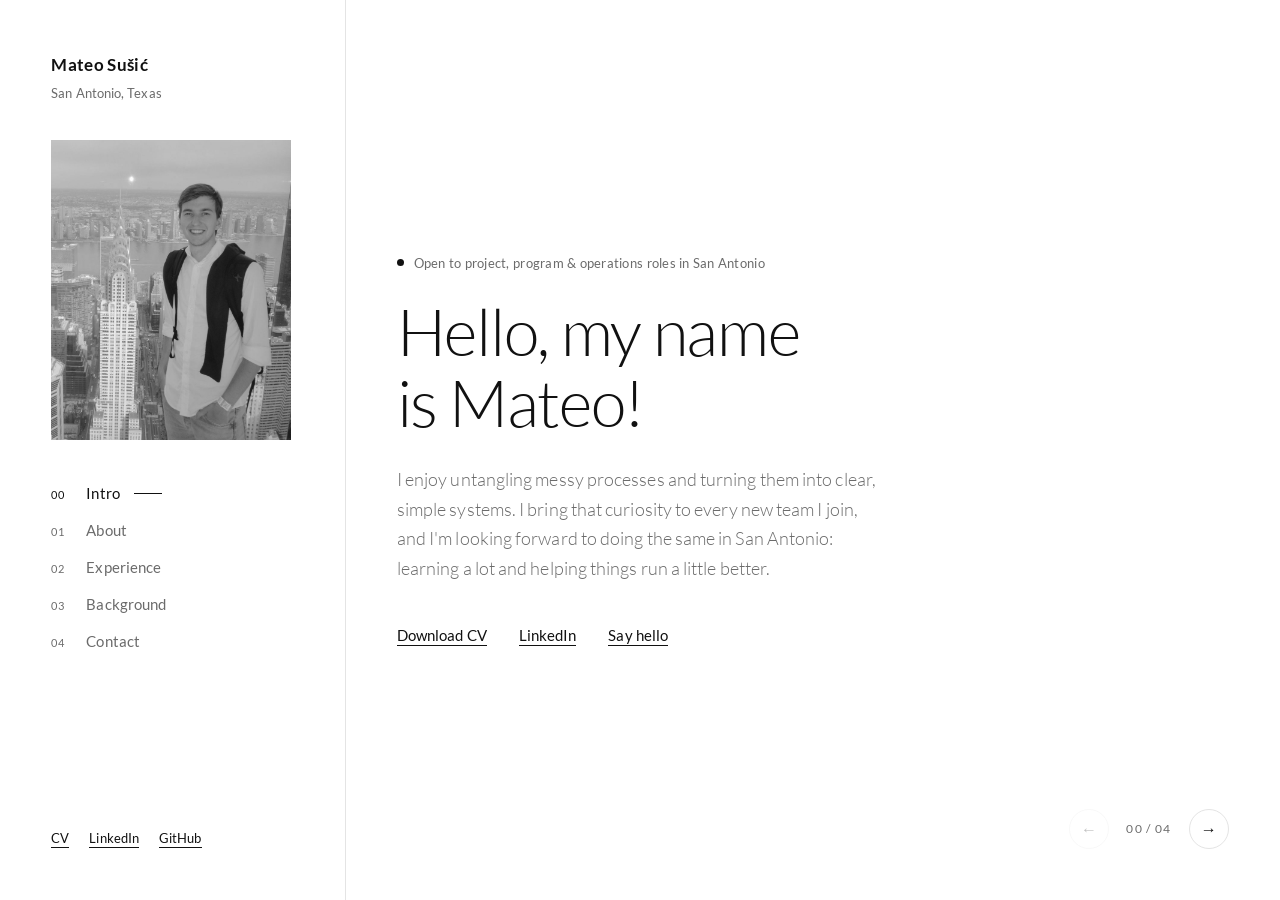
==== index.html @ 992c2adb "Add files via upload" ====
<!doctype html>
<html lang="en">
<head>
  <meta charset="utf-8">
  <meta name="viewport" content="width=device-width, initial-scale=1">
  <title>Mateo Sušić — Program, Project &amp; Operations | San Antonio, TX</title>
  <meta name="description" content="Mateo Sušić is a project and operations professional in San Antonio, Texas, who loves untangling complex problems. Open to program, project and operations roles.">
  <meta name="author" content="Mateo Sušić">
  <meta name="theme-color" content="#ffffff">
  <link rel="canonical" href="https://mateosusic.github.io/">
  <meta property="og:type" content="website">
  <meta property="og:title" content="Hello, my name is Mateo!">
  <meta property="og:description" content="Program, project and operations professional in San Antonio, Texas.">
  <meta property="og:url" content="https://mateosusic.github.io/">
  <meta property="og:image" content="https://mateosusic.github.io/assets/portrait.jpg">
  <link rel="icon" href="favicon.svg" type="image/svg+xml">
  <link rel="preload" href="assets/fonts/lato-latin-300-normal.woff2" as="font" type="font/woff2" crossorigin>
  <link rel="preload" href="assets/fonts/lato-latin-400-normal.woff2" as="font" type="font/woff2" crossorigin>
  <link rel="stylesheet" href="style.css">
</head>
<body>
  <a class="skip-link" href="#panels">Skip to content</a>

  <div class="frame">

    <!-- ===== Left column: identity + navigation ===== -->
    <aside class="side">
      <div class="id">
        <a class="wordmark" href="#intro" data-tab="intro">Mateo Sušić</a>
        <p class="dim small">San Antonio, Texas</p>
      </div>

      <figure class="portrait">
        <img src="assets/portrait.jpg" width="800" height="1000" alt="Mateo Sušić smiling at an observation deck in New York City, with the Chrysler Building behind him.">
      </figure>

      <nav aria-label="Sections">
        <ul class="tabs" role="tablist" aria-orientation="vertical">
          <li role="presentation"><a role="tab" id="tab-intro" href="#intro" aria-controls="intro" data-tab="intro"><span class="n" aria-hidden="true">00</span>Intro</a></li>
          <li role="presentation"><a role="tab" id="tab-about" href="#about" aria-controls="about" data-tab="about"><span class="n" aria-hidden="true">01</span>About</a></li>
          <li role="presentation"><a role="tab" id="tab-experience" href="#experience" aria-controls="experience" data-tab="experience"><span class="n" aria-hidden="true">02</span>Experience</a></li>
          <li role="presentation"><a role="tab" id="tab-background" href="#background" aria-controls="background" data-tab="background"><span class="n" aria-hidden="true">03</span>Background</a></li>
          <li role="presentation"><a role="tab" id="tab-contact" href="#contact" aria-controls="contact" data-tab="contact"><span class="n" aria-hidden="true">04</span>Contact</a></li>
        </ul>
      </nav>

      <ul class="side-links small">
        <li><a href="cv.html">CV</a></li>
        <li><a href="https://www.linkedin.com/in/mateo-susic-1346451a8" rel="me noopener" target="_blank">LinkedIn<span class="sr-only"> (opens in a new tab)</span></a></li>
        <li><a href="https://github.com/mateosusic" rel="me noopener" target="_blank">GitHub<span class="sr-only"> (opens in a new tab)</span></a></li>
      </ul>
    </aside>

    <!-- ===== Right column: one section at a time ===== -->
    <main id="panels" class="panels">

      <!-- 00 Intro -->
      <section class="panel panel-intro" id="intro" role="tabpanel" aria-labelledby="tab-intro" tabindex="-1">
        <p class="dim small status">Open to project, program &amp; operations roles in San Antonio</p>
        <h1 class="display">Hello, my name is Mateo!</h1>
        <p class="lede">I enjoy untangling messy processes and turning them into clear, simple systems. I bring that curiosity to every new team I join, and I'm looking forward to doing the same in San Antonio: learning a lot and helping things run a little better.</p>
        <ul class="links">
          <li><a href="assets/Mateo-Susic-CV.pdf" download>Download CV</a></li>
          <li><a href="https://www.linkedin.com/in/mateo-susic-1346451a8" rel="me noopener" target="_blank">LinkedIn<span class="sr-only"> (opens in a new tab)</span></a></li>
          <li><a href="#contact" data-tab="contact">Say hello</a></li>
        </ul>
      </section>

      <!-- 01 About -->
      <section class="panel" id="about" role="tabpanel" aria-labelledby="tab-about" tabindex="-1">
        <h2 class="label">01 — About</h2>
        <div class="prose">
          <p class="first">Few things excite me more than bringing order to something complicated.</p>
          <p>I like figuring out how things work, spotting what slows them down, and trying better ways to get things done. So far that curiosity has taken me through manufacturing operations, digital transformation, EU-funded projects, and an exchange program in the United States.</p>
          <p>At Empress I was trusted with a lot of responsibility early on: helping expand production, improve processes, and turn big decisions into everyday results. Every one of those challenges taught me something, and so did the people I worked with.</p>
          <p>Next, I'm excited to join a team where I can keep learning, contribute from day one, and help make complex things work a little better.</p>
        </div>
      </section>

      <!-- 02 Experience -->
      <section class="panel panel-exp" id="experience" role="tabpanel" aria-labelledby="tab-experience" tabindex="-1">
        <h2 class="label">02 — Experience</h2>

        <article class="job job-lead" aria-labelledby="job-empress">
          <div class="job-head">
            <h3 id="job-empress" class="job-org">Empress d.o.o.</h3>
            <p class="job-date"><time datetime="2022-07">2022</time> – <time datetime="2026-03">2026</time></p>
          </div>
          <p class="job-role">Production Manager &amp; Assistant to the CEO</p>
          <p class="job-desc">Worked alongside the CEO to run manufacturing operations, connect teams across the business, and grow production while modernizing how we worked.</p>
          <dl class="figures">
            <div><dt>3×</dt><dd>production capacity, 400&nbsp;→&nbsp;1,200&nbsp;m²</dd></div>
            <div><dt>~30%</dt><dd>less administrative time through digital transformation</dd></div>
            <div><dt>~20%</dt><dd>higher productivity through machinery and floor redesign</dd></div>
          </dl>
        </article>

        <article class="job" aria-labelledby="job-convita">
          <div class="job-head">
            <h3 id="job-convita" class="job-org">Convita d.o.o.</h3>
            <p class="job-date"><time datetime="2023-06">2023</time> – <time datetime="2024-09">2024</time></p>
          </div>
          <p class="job-role">Project Manager — EU-Funded Projects &amp; Marketing</p>
          <p class="job-desc">Managed two EU-funded projects from kickoff to closure, keeping budgets, procurement, reporting, and a lot of people aligned. <span class="dim">~€150K combined budget · 10+ stakeholders.</span></p>
        </article>

        <article class="job" aria-labelledby="job-bold">
          <div class="job-head">
            <h3 id="job-bold" class="job-org">BOLD Academic Fellowship</h3>
            <p class="job-date"><time datetime="2026-04">2026</time></p>
          </div>
          <p class="job-role">U.S. Department of State</p>
          <p class="job-desc">A U.S. exchange focused on entrepreneurship and economic development. Together with a friend, I built a personal finance app and got to pitch it to Goldman Sachs in New York. <span class="dim">Practicum in Entrepreneurship, Syracuse University College of Professional Studies.</span></p>
        </article>
      </section>

      <!-- 03 Background -->
      <section class="panel" id="background" role="tabpanel" aria-labelledby="tab-background" tabindex="-1">
        <h2 class="label">03 — Background</h2>
        <div class="columns">
          <div>
            <h3 class="col-title">Education</h3>
            <ul class="plain">
              <li>B.Sc. Software Engineering<br><span class="dim">University of Zenica</span></li>
              <li>Erasmus+ Exchange, Applied Computer Science &amp; AI<br><span class="dim">Sapienza University of Rome</span></li>
              <li>International Baccalaureate Diploma<br><span class="dim">United World College of the Adriatic</span></li>
            </ul>
          </div>
          <div>
            <h3 class="col-title">Languages</h3>
            <ul class="plain">
              <li>Bosnian / Croatian / Serbian <span class="dim">— native</span></li>
              <li>English <span class="dim">— fluent</span></li>
              <li>Italian <span class="dim">— intermediate</span></li>
              <li>German <span class="dim">— basic</span></li>
              <li>Spanish <span class="dim">— basic</span></li>
            </ul>
          </div>
          <div>
            <h3 class="col-title">Interests</h3>
            <p>AI implementation: I'm curious how AI can take the busywork out of everyday operations, and I love testing new tools to see where they actually help a team.</p>
            <p class="dim" style="margin-top:.7rem">Also: process automation, entrepreneurship, hiking, skiing, chess, and trumpet.</p>
          </div>
        </div>
      </section>

      <!-- 04 Contact -->
      <section class="panel" id="contact" role="tabpanel" aria-labelledby="tab-contact" tabindex="-1">
        <h2 class="label">04 — Contact</h2>
        <p class="display display-sm">Have a puzzle worth solving?</p>
        <p class="lede">I'm always happy to talk about projects, processes, or problems that need untangling, or just to say hello. I'd love to hear from you.</p>
        <p class="email"><a href="mailto:mateosusic17@gmail.com">mateosusic17@gmail.com</a></p>
        <ul class="links">
          <li><a href="https://www.linkedin.com/in/mateo-susic-1346451a8" rel="me noopener" target="_blank">LinkedIn<span class="sr-only"> (opens in a new tab)</span></a></li>
          <li><a href="https://github.com/mateosusic" rel="me noopener" target="_blank">GitHub<span class="sr-only"> (opens in a new tab)</span></a></li>
          <li><a href="cv.html">CV</a></li>
        </ul>
      </section>

      <!-- Step controls (shown by script.js) -->
      <div class="stepper" hidden>
        <button type="button" class="step" data-step="-1" aria-label="Previous section">←</button>
        <span class="count" aria-live="polite"><span id="step-now">00</span> / 04</span>
        <button type="button" class="step" data-step="1" aria-label="Next section">→</button>
      </div>
    </main>
  </div>

  <script src="script.js" defer></script>
</body>
</html>
---- style.css ----
/* ==========================================================================
   Mateo Sušić — personal site
   Black & white, quiet, Japanese-inspired minimalism. One screen, no scroll.
   Typeface: Lato (self-hosted, SIL Open Font License).
   ========================================================================== */

/* ---------- Fonts ---------- */
@font-face { font-family: "Lato"; font-style: normal; font-weight: 300; font-display: swap;
  src: url("assets/fonts/lato-latin-300-normal.woff2") format("woff2");
  unicode-range: U+0000-00FF, U+0131, U+0152-0153, U+02BB-02BC, U+02C6, U+02DA, U+02DC, U+2000-206F, U+20AC, U+2122, U+2190-2193, U+2212; }
@font-face { font-family: "Lato"; font-style: normal; font-weight: 300; font-display: swap;
  src: url("assets/fonts/lato-latin-ext-300-normal.woff2") format("woff2");
  unicode-range: U+0100-02BA, U+02BD-02C5, U+02C7-02CC, U+02CE-02D7, U+02DD-02FF, U+1E00-1E9F, U+2C60-2C7F, U+A720-A7FF; }
@font-face { font-family: "Lato"; font-style: italic; font-weight: 300; font-display: swap;
  src: url("assets/fonts/lato-latin-300-italic.woff2") format("woff2");
  unicode-range: U+0000-00FF, U+2000-206F; }
@font-face { font-family: "Lato"; font-style: normal; font-weight: 400; font-display: swap;
  src: url("assets/fonts/lato-latin-400-normal.woff2") format("woff2");
  unicode-range: U+0000-00FF, U+0131, U+0152-0153, U+02BB-02BC, U+02C6, U+02DA, U+02DC, U+2000-206F, U+20AC, U+2122, U+2190-2193, U+2212; }
@font-face { font-family: "Lato"; font-style: normal; font-weight: 400; font-display: swap;
  src: url("assets/fonts/lato-latin-ext-400-normal.woff2") format("woff2");
  unicode-range: U+0100-02BA, U+02BD-02C5, U+02C7-02CC, U+02CE-02D7, U+02DD-02FF, U+1E00-1E9F, U+2C60-2C7F, U+A720-A7FF; }
@font-face { font-family: "Lato"; font-style: normal; font-weight: 700; font-display: swap;
  src: url("assets/fonts/lato-latin-700-normal.woff2") format("woff2");
  unicode-range: U+0000-00FF, U+0131, U+0152-0153, U+2000-206F, U+20AC, U+2122, U+2190-2193; }
@font-face { font-family: "Lato"; font-style: normal; font-weight: 700; font-display: swap;
  src: url("assets/fonts/lato-latin-ext-700-normal.woff2") format("woff2");
  unicode-range: U+0100-02BA, U+1E00-1E9F; }

/* ---------- Tokens ---------- */
:root {
  --white: #ffffff;
  --black: #111111;
  --dim: #6b6b6b;          /* 5.3:1 on white */
  --hair: #e4e4e4;
  --font: "Lato", "Helvetica Neue", Arial, sans-serif;
  --pad: clamp(1.5rem, 4vw, 4.5rem);
  --side: clamp(17rem, 27vw, 23rem);
  --ease: cubic-bezier(.2,.6,.2,1);
}

/* ---------- Base ---------- */
*, *::before, *::after { box-sizing: border-box; }
html { -webkit-text-size-adjust: 100%; text-size-adjust: 100%; }
body {
  margin: 0;
  background: var(--white);
  color: var(--black);
  font-family: var(--font);
  font-weight: 400;
  font-size: clamp(0.94rem, 0.88rem + 0.22vw, 1.03rem);
  line-height: 1.7;
  letter-spacing: 0.005em;
  -webkit-font-smoothing: antialiased;
}
p, h1, h2, h3, ul, dl, dd, figure { margin: 0; }
ul { list-style: none; padding: 0; }
img { display: block; max-width: 100%; height: auto; }
a { color: inherit; text-decoration: none; }
::selection { background: var(--black); color: var(--white); }
:focus-visible { outline: 1px solid var(--black); outline-offset: 4px; }
.dim { color: var(--dim); }
.small { font-size: 0.82rem; }
.sr-only { position: absolute !important; width: 1px; height: 1px; padding: 0; margin: -1px; overflow: hidden; clip: rect(0 0 0 0); white-space: nowrap; border: 0; }
.skip-link { position: absolute; left: 1rem; top: -3rem; background: var(--black); color: var(--white); padding: .5rem .9rem; z-index: 10; }
.skip-link:focus { top: 1rem; }

/* underline that draws in on hover */
.links a, .side-links a, .email a, .prose a {
  background: linear-gradient(currentColor, currentColor) 0 100% / 100% 1px no-repeat;
  padding-bottom: 2px;
  transition: background-size .35s var(--ease);
}
.links a:hover, .side-links a:hover, .email a:hover { background-size: 0 1px; background-position: 100% 100%; }

/* ---------- Frame: two columns, one screen ---------- */
.frame {
  display: grid;
  grid-template-columns: var(--side) minmax(0, 1fr);
  min-height: 100vh;
  min-height: 100svh;
}

/* Left column */
.side {
  display: flex; flex-direction: column; gap: 2.25rem;
  padding: var(--pad) clamp(1.25rem, 2.5vw, 2.5rem) var(--pad) var(--pad);
  border-right: 1px solid var(--hair);
}
.wordmark { font-size: 1.05rem; font-weight: 700; letter-spacing: 0.02em; }
.id .small { margin-top: .15rem; }
.portrait { width: 100%; max-width: 15rem; }
.portrait img { width: 100%; aspect-ratio: 4 / 5; object-fit: cover; filter: grayscale(1); }

.tabs { display: grid; gap: .15rem; }
.tabs a {
  display: flex; align-items: baseline; gap: .9rem;
  padding: .3rem 0;
  color: var(--dim);
  font-size: .92rem;
  transition: color .25s var(--ease);
}
.tabs .n { font-size: .7rem; letter-spacing: .08em; font-variant-numeric: tabular-nums; width: 1.3rem; }
.tabs a::after {
  content: ""; flex: 0 0 auto; height: 1px; width: 0; background: var(--black);
  align-self: center; transition: width .35s var(--ease);
}
.tabs a:hover { color: var(--black); }
.tabs a[aria-selected="true"] { color: var(--black); }
.tabs a[aria-selected="true"]::after { width: 1.75rem; }

.side-links { margin-top: auto; display: flex; flex-wrap: wrap; gap: .4rem 1.25rem; }

/* Right column */
.panels { position: relative; padding: var(--pad); display: flex; flex-direction: column; }
.panel { max-width: 46rem; }
.panel:focus { outline: none; }

/* With JS: only the active panel is shown, centered vertically in the screen */
.js .frame { height: 100vh; height: 100svh; }
.js .panels { justify-content: center; overflow: hidden; }
.js .panel { display: none; }
.js .panel.is-active { display: block; animation: rise .5s var(--ease) both; }
@keyframes rise { from { opacity: 0; transform: translateY(6px); } to { opacity: 1; transform: none; } }

/* Without JS: sections simply stack */
html:not(.js) .panel { padding-block: 3rem; border-bottom: 1px solid var(--hair); }

/* ---------- Type ---------- */
.status { margin-bottom: 1.4rem; letter-spacing: .02em; }
.status::before { content: ""; display: inline-block; width: .45rem; height: .45rem; border-radius: 50%; background: var(--black); margin-right: .6rem; vertical-align: .1em; }
.display {
  font-weight: 300;
  font-size: clamp(2.3rem, 1.2rem + 3.6vw, 4.4rem);
  line-height: 1.08;
  letter-spacing: -0.02em;
  max-width: 14ch;
  text-wrap: balance;
}
.display-sm { font-size: clamp(1.9rem, 1.1rem + 2.4vw, 3.1rem); max-width: 18ch; }
.lede { margin-top: 1.75rem; max-width: 30rem; color: var(--dim); font-weight: 300; font-size: 1.12em; line-height: 1.6; }
.label {
  font-size: .72rem; font-weight: 400; letter-spacing: .22em; text-transform: uppercase;
  color: var(--dim); margin-bottom: 2.25rem;
}
.links { display: flex; flex-wrap: wrap; gap: .5rem 2rem; margin-top: 2.5rem; font-size: .92rem; }

/* About */
.prose { display: grid; gap: 1.05rem; max-width: 36rem; }
.prose .first { font-weight: 300; font-size: clamp(1.35rem, 1rem + 1vw, 1.75rem); line-height: 1.4; letter-spacing: -0.005em; margin-bottom: .4rem; }

/* Experience */
.job { padding-block: 1.25rem; border-top: 1px solid var(--hair); }
.job:last-of-type { border-bottom: 1px solid var(--hair); }
.job-head { display: flex; justify-content: space-between; align-items: baseline; gap: 1rem; }
.job-org { font-weight: 400; font-size: 1.1rem; letter-spacing: .005em; }
.job-lead .job-org { font-size: clamp(1.4rem, 1.1rem + .9vw, 1.8rem); font-weight: 300; }
.job-date { font-size: .78rem; letter-spacing: .08em; color: var(--dim); font-variant-numeric: tabular-nums; white-space: nowrap; }
.job-role { font-size: .85rem; color: var(--dim); margin-top: .1rem; }
.job-desc { margin-top: .6rem; max-width: 40rem; font-size: .95em; }
.figures {
  display: grid; grid-template-columns: repeat(3, minmax(0, 1fr)); gap: 1.5rem;
  margin-top: 1.1rem;
}
.figures dt { font-weight: 300; font-size: clamp(1.7rem, 1.2rem + 1.4vw, 2.4rem); line-height: 1; letter-spacing: -0.02em; }
.figures dd { margin-top: .45rem; font-size: .8rem; line-height: 1.45; color: var(--dim); }

/* Background */
.columns { display: grid; grid-template-columns: repeat(3, minmax(0, 1fr)); gap: clamp(1.5rem, 3vw, 3rem); }
.col-title { font-size: .72rem; font-weight: 400; letter-spacing: .18em; text-transform: uppercase; margin-bottom: 1rem; }
.plain { display: grid; gap: .7rem; font-size: .92rem; line-height: 1.5; }
.columns p { font-size: .92rem; line-height: 1.6; }

/* Contact */
#contact .lede { margin-top: 1.25rem; }
.email { margin-top: 2rem; font-weight: 300; font-size: clamp(1.25rem, 1rem + 1vw, 1.7rem); overflow-wrap: anywhere; }

/* Stepper (prev / next) */
.stepper {
  position: absolute; right: var(--pad); bottom: var(--pad);
  display: flex; align-items: center; gap: 1.1rem;
  font-size: .78rem; letter-spacing: .1em; color: var(--dim);
  font-variant-numeric: tabular-nums;
}
.step {
  appearance: none; background: none; border: 1px solid var(--hair); color: var(--black);
  width: 2.5rem; height: 2.5rem; border-radius: 50%;
  font: inherit; font-size: 1rem; cursor: pointer;
  transition: border-color .25s var(--ease), background .25s var(--ease), color .25s var(--ease);
}
.step:hover { border-color: var(--black); }
.step:disabled { opacity: .25; cursor: default; }
.step:disabled:hover { border-color: var(--hair); }

/* ---------- CV page ---------- */
.cv-wrap { max-width: 72rem; margin-inline: auto; padding: var(--pad); }
.cv-top { display: flex; flex-wrap: wrap; justify-content: space-between; align-items: baseline; gap: 1rem 2rem; margin-bottom: 2rem; }
.cv-top .links { margin-top: 0; }
.cv-frame { display: block; width: 100%; height: calc(100svh - 11rem); min-height: 28rem; border: 1px solid var(--hair); }
.cv-note { margin-top: 1rem; }

/* ---------- Smaller screens ---------- */
@media (max-height: 760px) and (min-width: 861px) {
  .portrait { max-width: 10.5rem; }
  .side { gap: 1.6rem; }
  .job { padding-block: .9rem; }
  .label { margin-bottom: 1.4rem; }
  .panels { padding-block: 2rem; }
  .job-desc { line-height: 1.55; margin-top: .4rem; }
  .figures { margin-top: .7rem; }
}
@media (max-width: 860px) {
  /* Phone/tablet: identity on top, tabs as a row, panel below */
  .frame, .js .frame { grid-template-columns: 1fr; grid-template-rows: auto 1fr; height: auto; min-height: 100svh; }
  .side { border-right: 0; border-bottom: 1px solid var(--hair); padding: 1.5rem var(--pad) 1rem; gap: 1.1rem;
          display: grid; grid-template-columns: auto 1fr; align-items: center; align-content: start; column-gap: 1.1rem; }
  .portrait { max-width: 5.5rem; grid-row: 1; grid-column: 1; }
  .id { grid-row: 1; grid-column: 2; }
  nav { grid-column: 1 / -1; }
  .tabs { display: flex; flex-wrap: wrap; gap: .25rem 1rem; }
  .tabs a { font-size: .86rem; }
  .tabs .n, .tabs a::after { display: none; }
  .tabs a { padding: .35rem 0; border-bottom: 1px solid transparent; }
  .tabs a[aria-selected="true"] { border-bottom-color: var(--black); }
  .side-links { display: none; }
  .js .panels { justify-content: flex-start; overflow: visible; padding-bottom: 6rem; }
  .stepper { position: fixed; left: 0; right: 0; bottom: 0; justify-content: flex-end; padding: .6rem var(--pad); background: var(--white); border-top: 1px solid var(--hair); }
  .columns { grid-template-columns: 1fr; gap: 1.75rem; }
}
@media (max-width: 560px) {
  .figures { grid-template-columns: 1fr; gap: .9rem; }
  .figures div { display: grid; grid-template-columns: 4.5rem 1fr; align-items: baseline; gap: .75rem; }
  .figures dd { margin-top: 0; }
  .job-head { flex-direction: column; gap: 0; }
}

@media (prefers-reduced-motion: reduce) {
  *, *::before, *::after { transition: none !important; animation: none !important; }
}
@media print {
  .side nav, .side-links, .stepper, .skip-link { display: none !important; }
  .js .panel { display: block !important; }
  .js .frame { height: auto; }
}
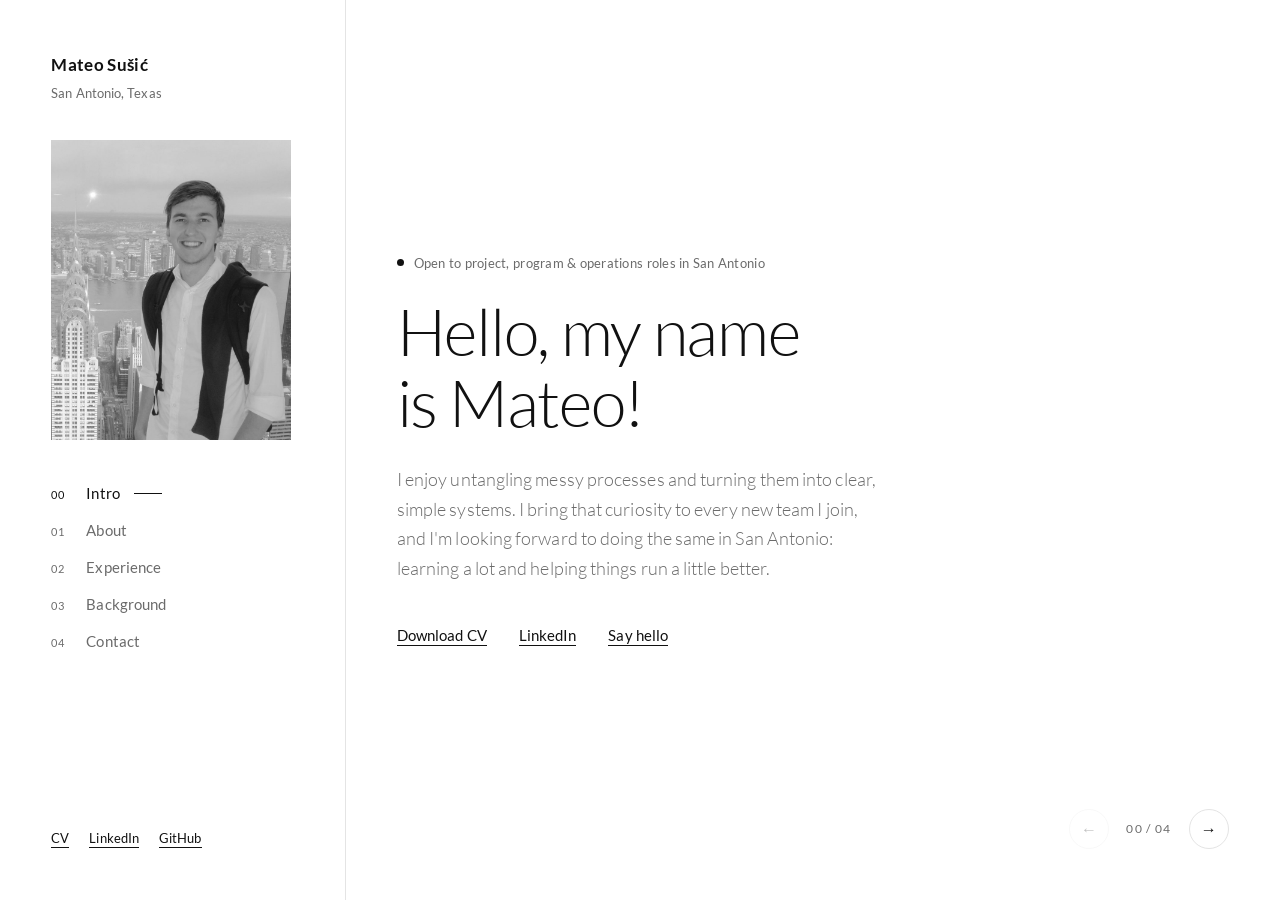
==== commit 6c4b0ef6: "Update index.html" ====
--- a/index.html
+++ b/index.html
@@ -147,7 +147,7 @@
       <!-- 04 Contact -->
       <section class="panel" id="contact" role="tabpanel" aria-labelledby="tab-contact" tabindex="-1">
         <h2 class="label">04 — Contact</h2>
-        <p class="display display-sm">Have a puzzle worth solving?</p>
+        <p class="display display-sm">Let's Connect!</p>
         <p class="lede">I'm always happy to talk about projects, processes, or problems that need untangling, or just to say hello. I'd love to hear from you.</p>
         <p class="email"><a href="mailto:mateosusic17@gmail.com">mateosusic17@gmail.com</a></p>
         <ul class="links">
